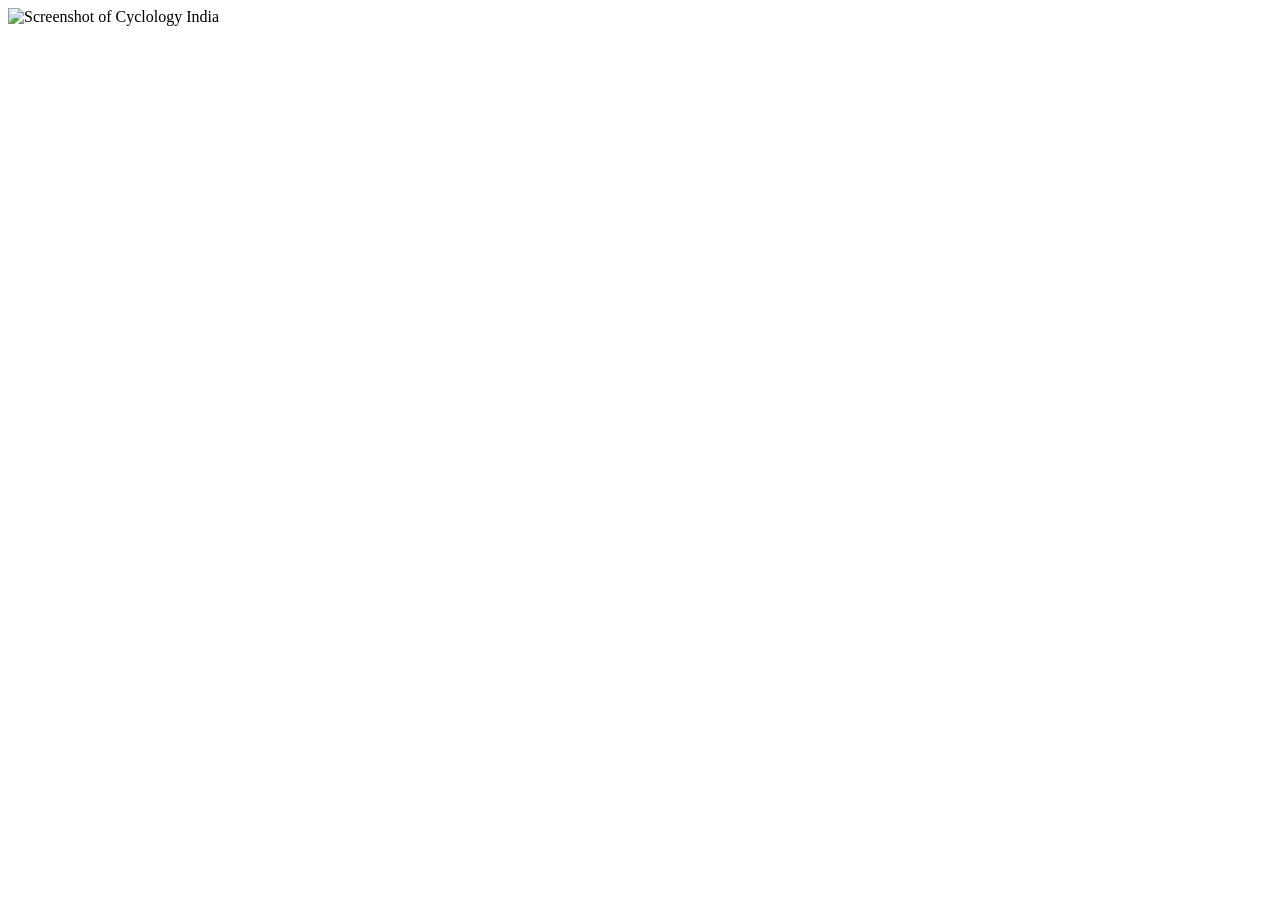
==== index.html @ 7ffa689f "Trial" ====
<!DOCTYPE html>
<html lang="en">
<head>
    <meta charset="UTF-8">
    <meta name="viewport" content="width=device-width, initial-scale=1.0">
    <title>SKA97 - My Portfolio</title>
</head>
<body>
    <img src="<?php echo $outputFile; ?>" alt="Screenshot of Cyclology India">
</body>
</html>
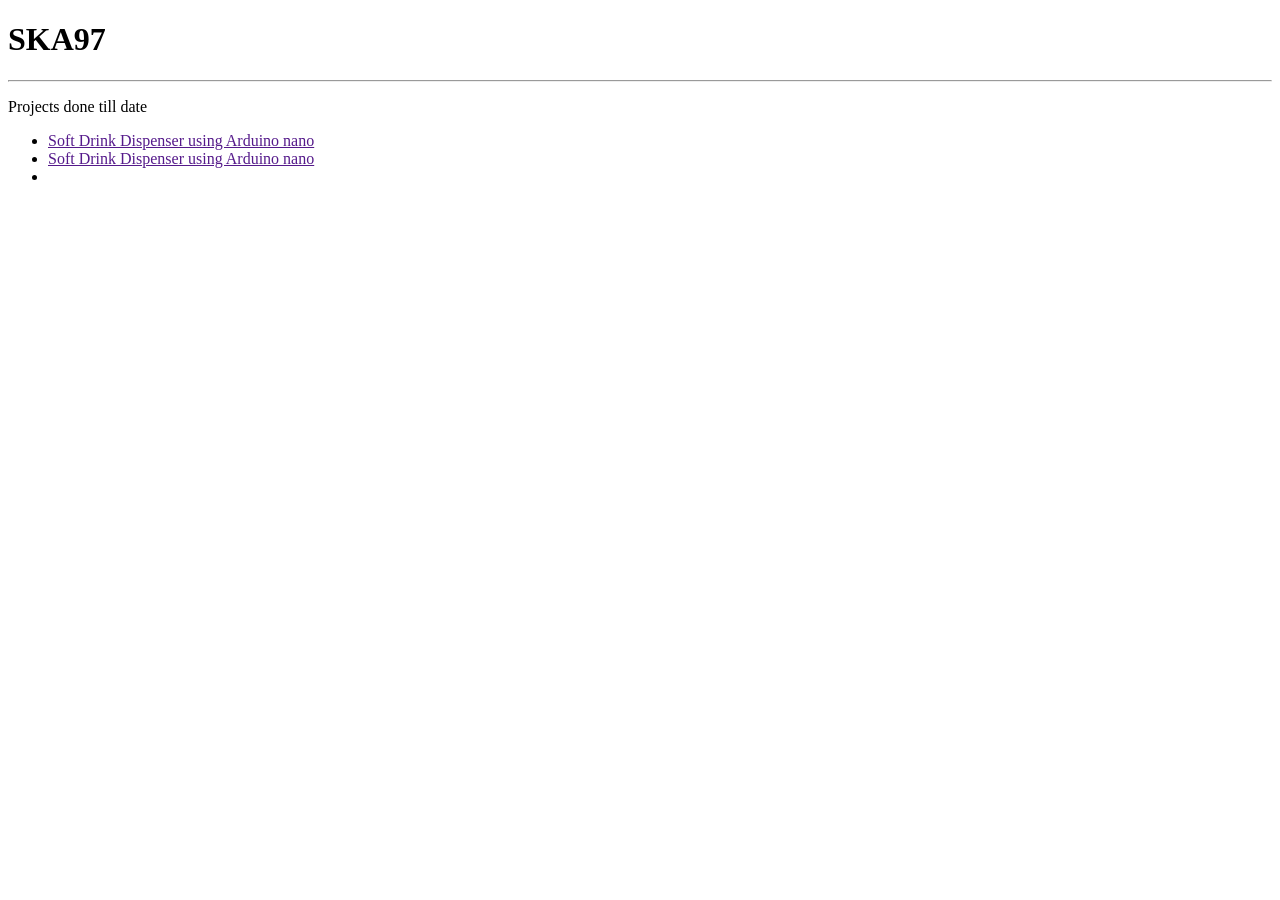
==== commit 6fe8e077: "HTML basic structure done" ====
--- a/index.html
+++ b/index.html
@@ -6,6 +6,23 @@
     <title>SKA97 - My Portfolio</title>
 </head>
 <body>
-    <img src="<?php echo $outputFile; ?>" alt="Screenshot of Cyclology India">
+    <h1>SKA97</h1>
+    <hr>
+    <p>
+        Projects done till date
+        <ul>
+            <li>
+                <a href="">Soft Drink Dispenser using Arduino nano</a>
+                <img src="">
+            </li>
+            <li>
+                <a href="">Soft Drink Dispenser using Arduino nano</a>
+        <img src="">
+            </li>
+            <li>
+                
+            </li>
+        </ul>
+    </p>
 </body>
 </html>
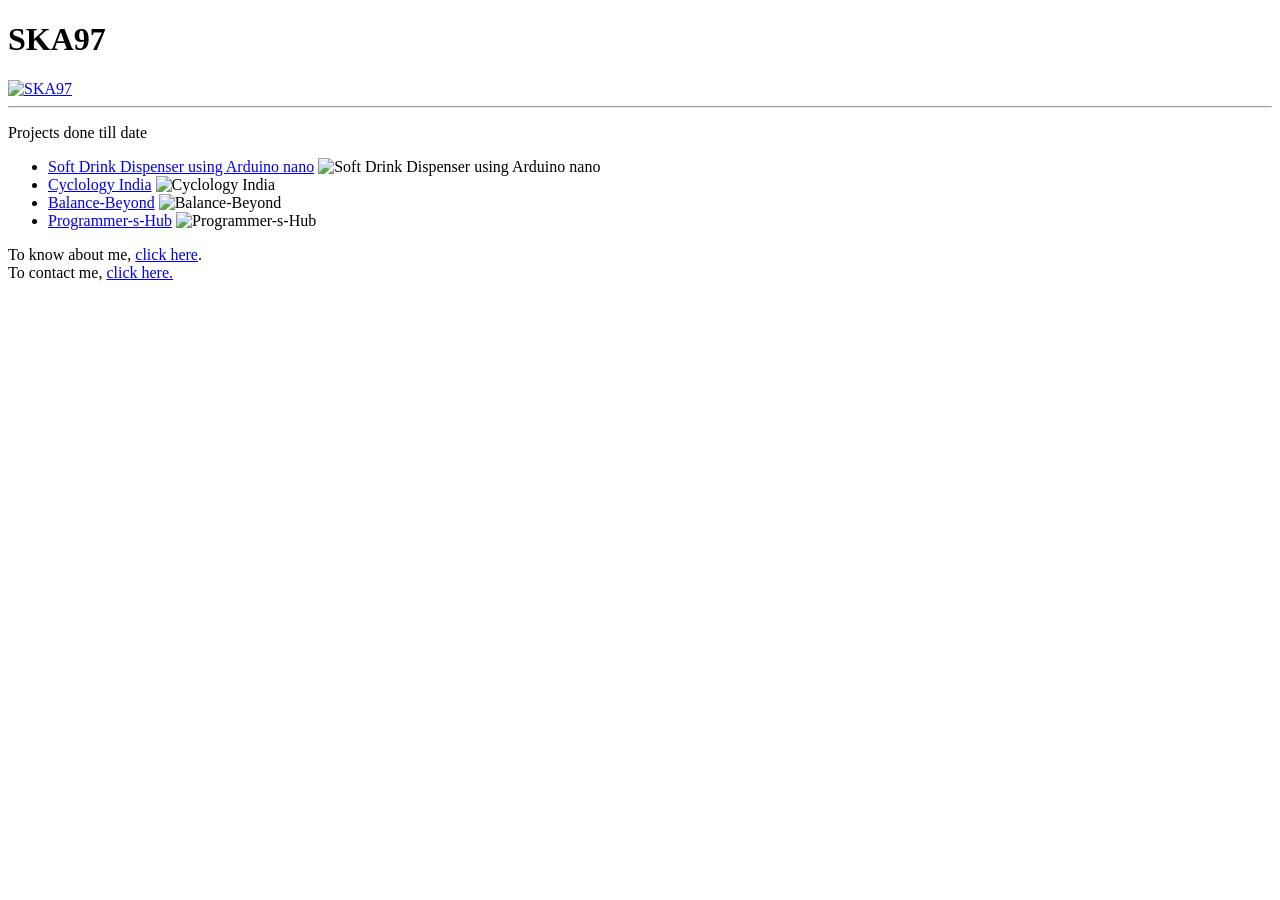
==== commit 510cb362: "HTML Structure done" ====
--- a/index.html
+++ b/index.html
@@ -1,28 +1,42 @@
 <!DOCTYPE html>
 <html lang="en">
+
 <head>
     <meta charset="UTF-8">
     <meta name="viewport" content="width=device-width, initial-scale=1.0">
     <title>SKA97 - My Portfolio</title>
 </head>
+
 <body>
     <h1>SKA97</h1>
+    <a href="index.html"><img src="" alt="SKA97"></a>
     <hr>
     <p>
         Projects done till date
-        <ul>
-            <li>
-                <a href="">Soft Drink Dispenser using Arduino nano</a>
-                <img src="">
-            </li>
-            <li>
-                <a href="">Soft Drink Dispenser using Arduino nano</a>
-        <img src="">
-            </li>
-            <li>
-                
-            </li>
-        </ul>
+    <ul>
+        <li>
+            <a href="https://github.com/SMARTSKA97/SoftDrink-Dispenser-Using-8085">Soft Drink Dispenser using Arduino
+                nano</a>
+            <img src="" alt="Soft Drink Dispenser using Arduino nano">
+        </li>
+        <li>
+            <a href="https://smartska97.github.io/Cyclology-India/">Cyclology India</a>
+            <img src="" alt="Cyclology India">
+        </li>
+        <li>
+            <a href="https://smartska97.github.io/Balance-Beyond/">Balance-Beyond</a>
+            <img src="" alt="Balance-Beyond">
+        </li>
+        <li>
+            <a href="https://smartska97.github.io/Programmer-s-Hub/">Programmer-s-Hub</a>
+            <img src="" alt="Programmer-s-Hub">
+        </li>
+    </ul>
+    </p>
+    <p>
+        To know about me, <a href="./Pages/about.html">click here</a>.<br>
+        To contact me, <a href="./Pages/contact.html">click here.</a><br>
     </p>
 </body>
+
 </html>
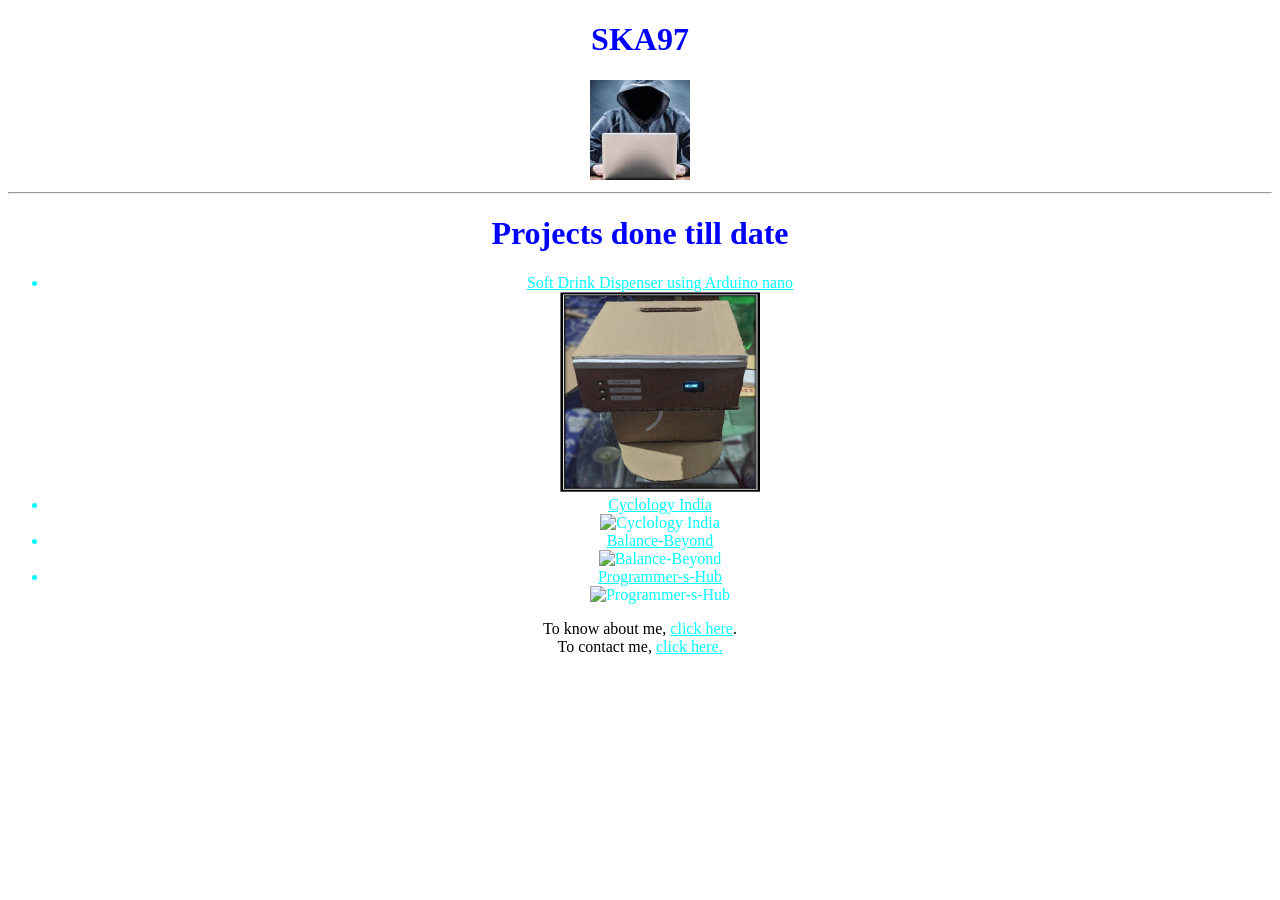
==== commit 99e2937d: "Initial CSS + Html major code done" ====
--- a/index.html
+++ b/index.html
@@ -4,36 +4,39 @@
 <head>
     <meta charset="UTF-8">
     <meta name="viewport" content="width=device-width, initial-scale=1.0">
+    <link rel="stylesheet" href="./CSS/styles.css">
     <title>SKA97 - My Portfolio</title>
 </head>
 
 <body>
     <h1>SKA97</h1>
-    <a href="index.html"><img src="" alt="SKA97"></a>
+    <a href="index.html"><img class="pic" id="logo" src="./Images/logo.png" alt="SKA97"></a>
     <hr>
     <p>
-        Projects done till date
-    <ul>
+        <h1>Projects done till date</h1>
+    <ul class="list">
         <li>
-            <a href="https://github.com/SMARTSKA97/SoftDrink-Dispenser-Using-8085">Soft Drink Dispenser using Arduino
-                nano</a>
-            <img src="" alt="Soft Drink Dispenser using Arduino nano">
+            <a href="https://github.com/SMARTSKA97/SoftDrink-Dispenser-Using-Arduino-Nano">Soft Drink Dispenser using
+                Arduino
+                nano</a><br />
+            <img class="pic" src="./Images/Soft-Drink-Dispenser-Using-Arduino-Nano.bmp"
+                alt="Soft Drink Dispenser using Arduino nano"><br />
         </li>
         <li>
-            <a href="https://smartska97.github.io/Cyclology-India/">Cyclology India</a>
-            <img src="" alt="Cyclology India">
+            <a href="https://smartska97.github.io/Cyclology-India/">Cyclology India</a><br />
+            <img class="pic" src="./Images/Cyclology-India.bmp" alt="Cyclology India"><br />
         </li>
         <li>
-            <a href="https://smartska97.github.io/Balance-Beyond/">Balance-Beyond</a>
-            <img src="" alt="Balance-Beyond">
+            <a href="https://smartska97.github.io/Balance-Beyond/">Balance-Beyond</a><br />
+            <img class="pic" src="./Images/Balance-Beyond.bmp" alt="Balance-Beyond"><br />
         </li>
         <li>
-            <a href="https://smartska97.github.io/Programmer-s-Hub/">Programmer-s-Hub</a>
-            <img src="" alt="Programmer-s-Hub">
+            <a href="https://smartska97.github.io/Programmer-s-Hub/">Programmer-s-Hub</a><br />
+            <img class="pic" src="./Images/Programmer-s-Hub.bmp" alt="Programmer-s-Hub"><br />
         </li>
     </ul>
     </p>
-    <p>
+    <p class="before">
         To know about me, <a href="./Pages/about.html">click here</a>.<br>
         To contact me, <a href="./Pages/contact.html">click here.</a><br>
     </p>
--- a/CSS/styles.css
+++ b/CSS/styles.css
@@ -0,0 +1,27 @@
+*
+{
+    text-align: center;
+    color: aqua;
+}
+
+h1
+{
+    color:blue;
+}
+
+.pic
+{
+    height: 200px;
+    width: 200px;
+}
+
+.before
+{
+    color: black;
+}
+
+#logo
+{
+    height: 100px;
+    width: 100px;
+}
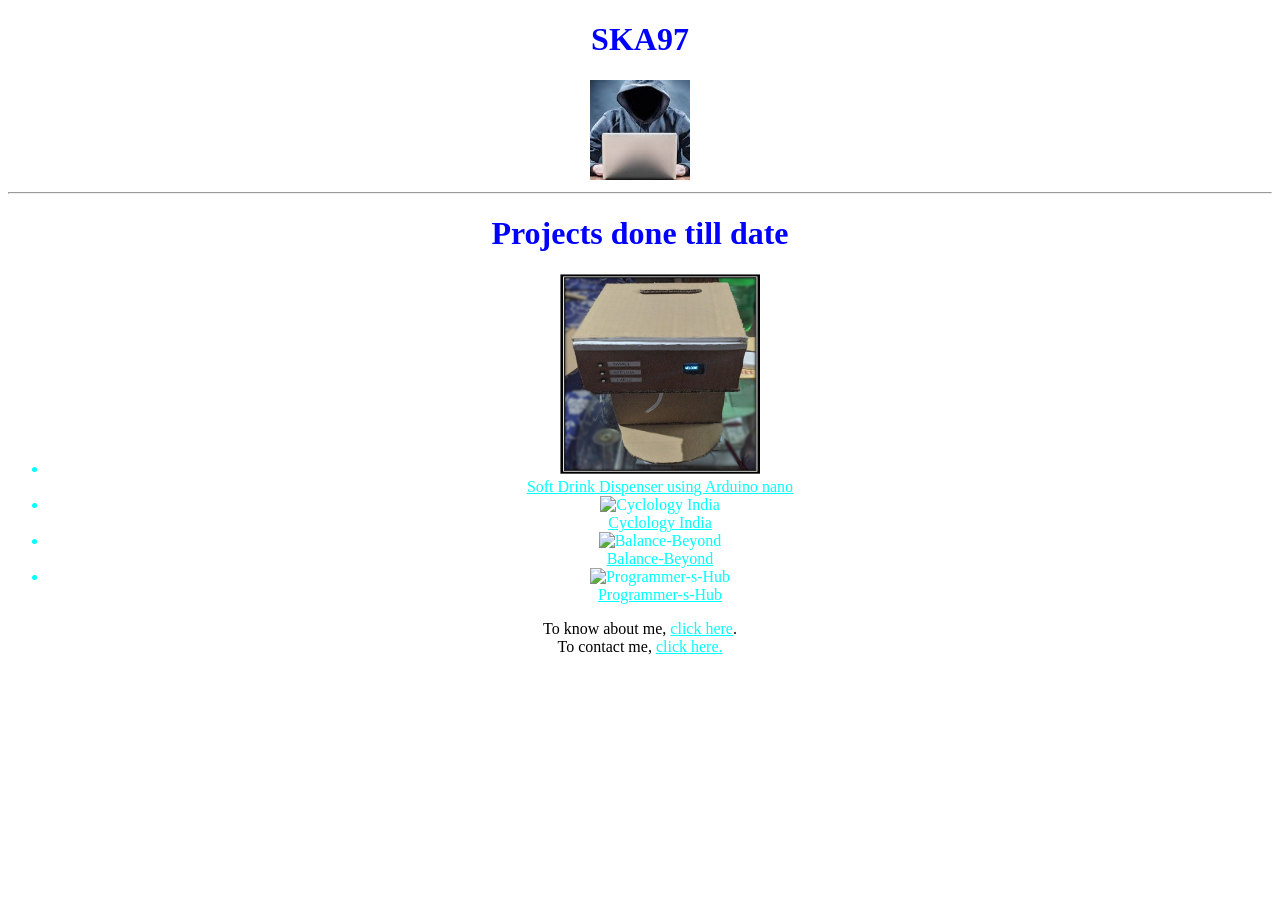
==== commit 46483b18: "just nothing." ====
--- a/index.html
+++ b/index.html
@@ -16,23 +16,27 @@
         <h1>Projects done till date</h1>
     <ul class="list">
         <li>
-            <a href="https://github.com/SMARTSKA97/SoftDrink-Dispenser-Using-Arduino-Nano">Soft Drink Dispenser using
+            <img class="pic" src="./Images/Soft-Drink-Dispenser-Using-Arduino-Nano.bmp"
+                alt="Soft Drink Dispenser using Arduino nano"><br />
+                <a href="https://github.com/SMARTSKA97/SoftDrink-Dispenser-Using-Arduino-Nano">Soft Drink Dispenser using
                 Arduino
                 nano</a><br />
-            <img class="pic" src="./Images/Soft-Drink-Dispenser-Using-Arduino-Nano.bmp"
-                alt="Soft Drink Dispenser using Arduino nano"><br />
+            
         </li>
         <li>
+            <img class="pic" src="./Images/Cyclology-India.bmp" alt="Cyclology India"><br />
             <a href="https://smartska97.github.io/Cyclology-India/">Cyclology India</a><br />
-            <img class="pic" src="./Images/Cyclology-India.bmp" alt="Cyclology India"><br />
+            
         </li>
         <li>
+            <img class="pic" src="./Images/Balance-Beyond.bmp" alt="Balance-Beyond"><br />
             <a href="https://smartska97.github.io/Balance-Beyond/">Balance-Beyond</a><br />
-            <img class="pic" src="./Images/Balance-Beyond.bmp" alt="Balance-Beyond"><br />
+            
         </li>
         <li>
+            <img class="pic" src="./Images/Programmer-s-Hub.bmp" alt="Programmer-s-Hub"><br />
             <a href="https://smartska97.github.io/Programmer-s-Hub/">Programmer-s-Hub</a><br />
-            <img class="pic" src="./Images/Programmer-s-Hub.bmp" alt="Programmer-s-Hub"><br />
+            
         </li>
     </ul>
     </p>
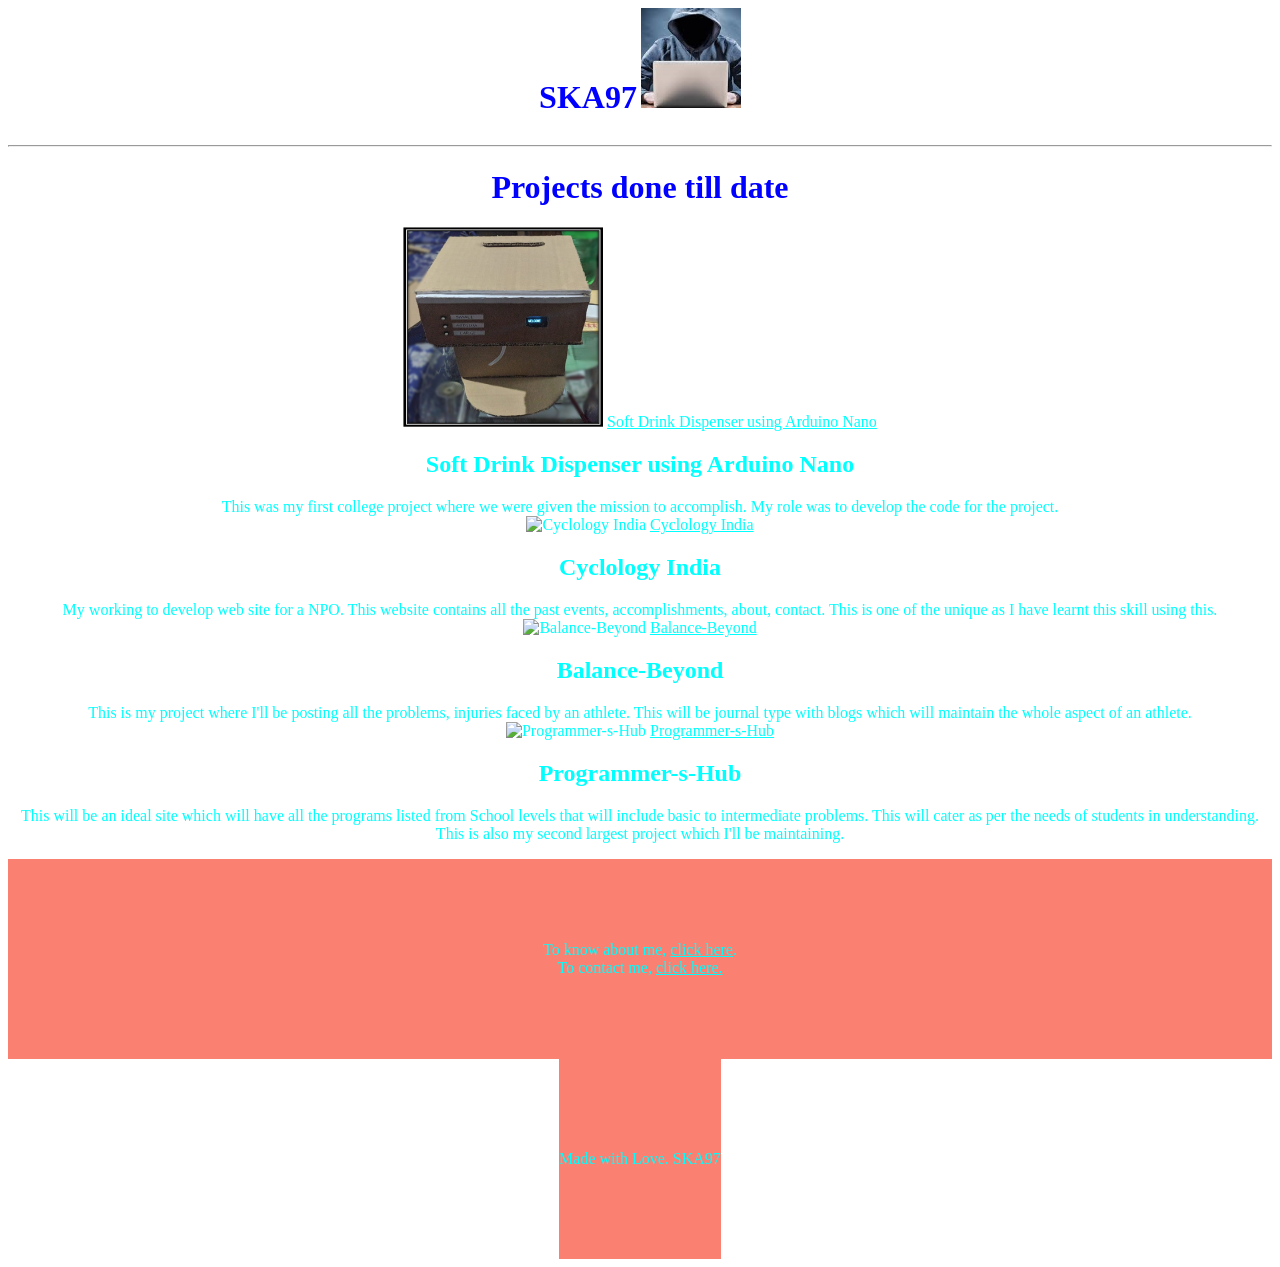
==== commit fba67176: "initial CSS makeover" ====
--- a/index.html
+++ b/index.html
@@ -9,41 +9,61 @@
 </head>
 
 <body>
-    <h1>SKA97</h1>
-    <a href="index.html"><img class="pic" id="logo" src="./Images/logo.png" alt="SKA97"></a>
+    <div>
+        <h1>SKA97</h1>
+        <a href="index.html"><img class="pic" id="logo" src="./Images/logo.png" alt="SKA97"></a>
+    </div>
     <hr>
     <p>
-        <h1>Projects done till date</h1>
-    <ul class="list">
-        <li>
+    <h1>Projects done till date</h1>
+    <div class="list">
+        <div class="soft">
             <img class="pic" src="./Images/Soft-Drink-Dispenser-Using-Arduino-Nano.bmp"
-                alt="Soft Drink Dispenser using Arduino nano"><br />
-                <a href="https://github.com/SMARTSKA97/SoftDrink-Dispenser-Using-Arduino-Nano">Soft Drink Dispenser using
-                Arduino
-                nano</a><br />
-            
-        </li>
-        <li>
-            <img class="pic" src="./Images/Cyclology-India.bmp" alt="Cyclology India"><br />
-            <a href="https://smartska97.github.io/Cyclology-India/">Cyclology India</a><br />
-            
-        </li>
-        <li>
-            <img class="pic" src="./Images/Balance-Beyond.bmp" alt="Balance-Beyond"><br />
-            <a href="https://smartska97.github.io/Balance-Beyond/">Balance-Beyond</a><br />
-            
-        </li>
-        <li>
-            <img class="pic" src="./Images/Programmer-s-Hub.bmp" alt="Programmer-s-Hub"><br />
-            <a href="https://smartska97.github.io/Programmer-s-Hub/">Programmer-s-Hub</a><br />
-            
-        </li>
-    </ul>
+                alt="Soft Drink Dispenser using Arduino nano">
+            <a href="https://github.com/SMARTSKA97/SoftDrink-Dispenser-Using-Arduino-Nano">Soft Drink Dispenser using
+                Arduino Nano</a>
+            <h2>Soft Drink Dispenser using Arduino Nano</h2>
+            This was my first college project where we were given the mission to accomplish.
+            My role was to develop the code for the project.
+        </div>
+
+        <div class="cyclology">
+            <img class="pic" src="./Images/Cyclology-India.bmp" alt="Cyclology India">
+            <a href="https://smartska97.github.io/Cyclology-India/">Cyclology India</a>
+            <h2>Cyclology India</h2>
+            My working to develop web site for a NPO. This website contains all the past events, accomplishments,
+            about, contact. This is one of the unique as I have learnt this skill using this.
+        </div>
+
+        <div class="BB">
+            <img class="pic" src="./Images/Balance-Beyond.bmp" alt="Balance-Beyond">
+            <a href="https://smartska97.github.io/Balance-Beyond/">Balance-Beyond</a>
+            <h2>Balance-Beyond</h2>
+            This is my project where I'll be posting all the problems, injuries faced by an athlete.
+            This will be journal type with blogs which will maintain the whole aspect of an athlete.
+        </div>
+
+        <div class="Programmer">
+            <img class="pic" src="./Images/Programmer-s-Hub.bmp" alt="Programmer-s-Hub">
+            <a href="https://smartska97.github.io/Programmer-s-Hub/">Programmer-s-Hub</a>
+            <h2>Programmer-s-Hub</h2>
+            This will be an ideal site which will have all the programs listed from School levels that will include basic to intermediate problems.
+            This will cater as per the needs of students in understanding. This is also my second largest project which I'll be maintaining.
+        </div>
+
+    </div>
     </p>
-    <p class="before">
-        To know about me, <a href="./Pages/about.html">click here</a>.<br>
-        To contact me, <a href="./Pages/contact.html">click here.</a><br>
-    </p>
+    <div class="endnote">
+        <p>
+            To know about me, <a href="./Pages/about.html">click here</a>.<br>
+            To contact me, <a href="./Pages/contact.html">click here.</a><br>
+        </p>
+    </div>
+    <div>
+        <footer>
+            Made with Love. SKA97
+        </footer>
+    </div>
 </body>
 
 </html>
--- a/CSS/styles.css
+++ b/CSS/styles.css
@@ -3,6 +3,17 @@
     text-align: center;
     color: aqua;
 }
+
+div
+{
+    display: inline-block;
+}
+
+div > h1
+{
+    display: inline-block;
+}
+
 
 h1
 {
@@ -24,4 +35,28 @@
 {
     height: 100px;
     width: 100px;
-}+}
+
+div > footer
+{
+    height:200px;
+    width: 100%;
+    background-color: salmon;
+    clear: both;
+    align-content: center;
+}
+
+.endnote
+{
+    height:200px;
+    width: 100%;
+    background-color: salmon;
+    clear: both;
+    align-content: center;
+}
+
+div > soft
+{
+    float:left;
+}
+
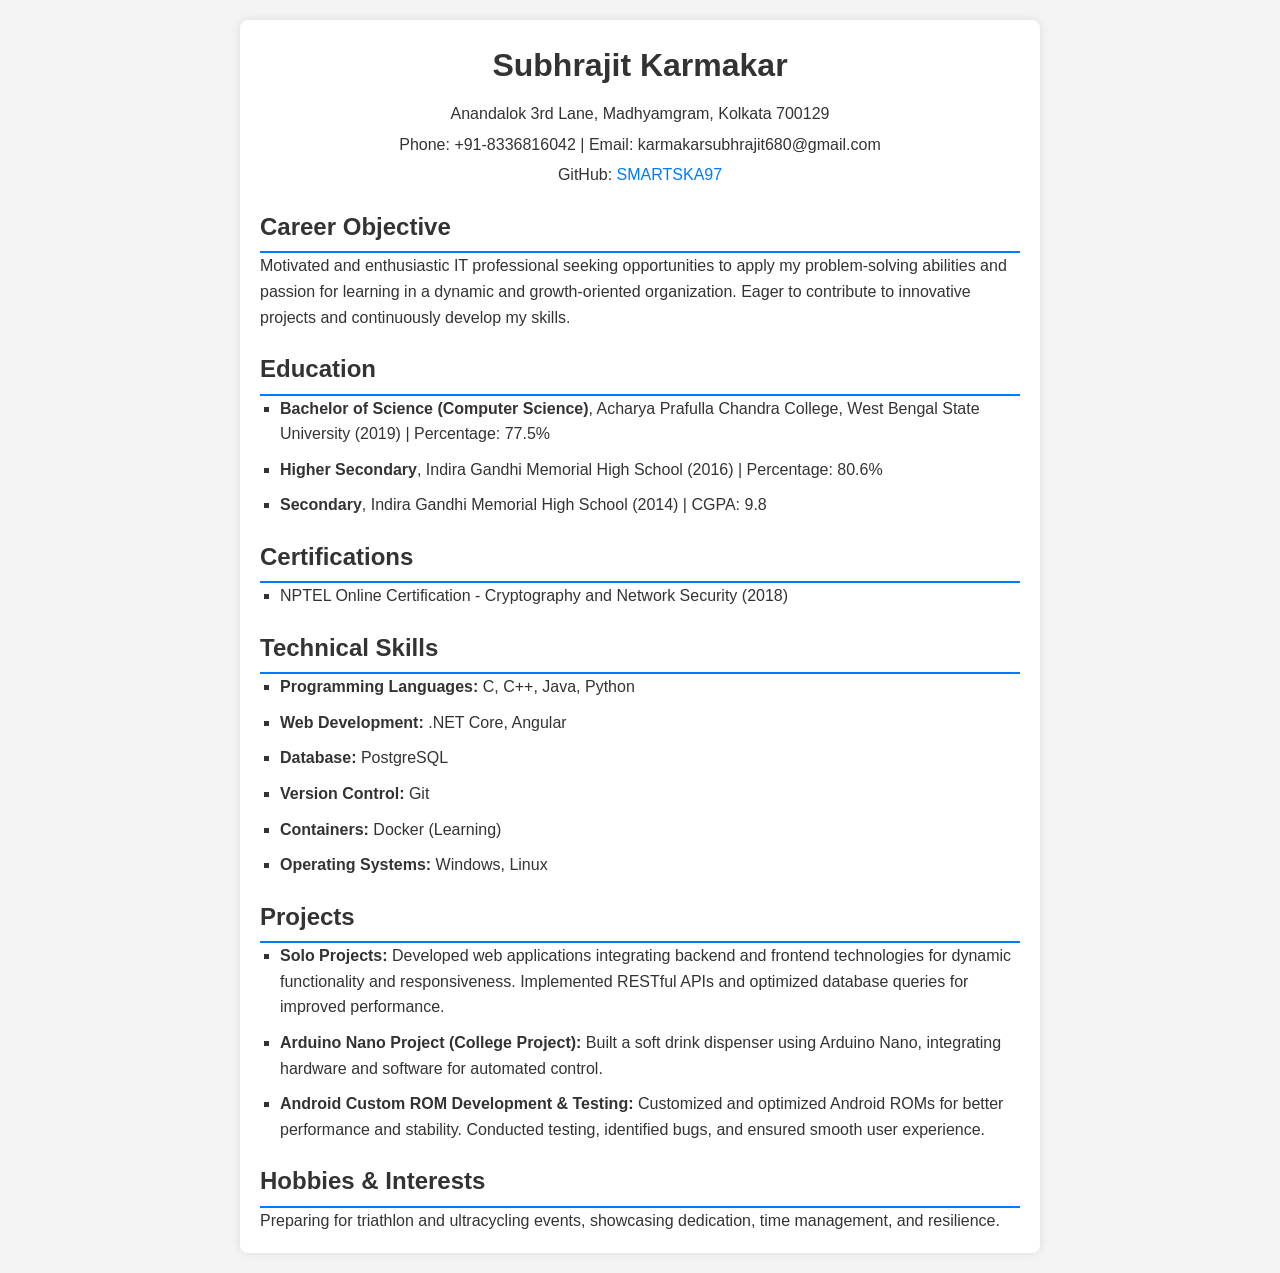
==== commit ead9f7be: "Created basic single page portfolio" ====
--- a/index.html
+++ b/index.html
@@ -1,69 +1,69 @@
 <!DOCTYPE html>
 <html lang="en">
-
 <head>
     <meta charset="UTF-8">
     <meta name="viewport" content="width=device-width, initial-scale=1.0">
+    <meta http-equiv="X-UA-Compatible" content="ie=edge">
+    <title>Subhrajit Karmakar - CV</title>
     <link rel="stylesheet" href="./CSS/styles.css">
-    <title>SKA97 - My Portfolio</title>
 </head>
+<body>
+    <div class="container">
+        <header>
+            <h1>Subhrajit Karmakar</h1>
+            <p>Anandalok 3rd Lane, Madhyamgram, Kolkata 700129</p>
+            <p>Phone: +91-8336816042 | Email: karmakarsubhrajit680@gmail.com</p>
+            <p>GitHub: <a href="https://github.com/SMARTSKA97">SMARTSKA97</a></p>
+        </header>
 
-<body>
-    <div>
-        <h1>SKA97</h1>
-        <a href="index.html"><img class="pic" id="logo" src="./Images/logo.png" alt="SKA97"></a>
-    </div>
-    <hr>
-    <p>
-    <h1>Projects done till date</h1>
-    <div class="list">
-        <div class="soft">
-            <img class="pic" src="./Images/Soft-Drink-Dispenser-Using-Arduino-Nano.bmp"
-                alt="Soft Drink Dispenser using Arduino nano">
-            <a href="https://github.com/SMARTSKA97/SoftDrink-Dispenser-Using-Arduino-Nano">Soft Drink Dispenser using
-                Arduino Nano</a>
-            <h2>Soft Drink Dispenser using Arduino Nano</h2>
-            This was my first college project where we were given the mission to accomplish.
-            My role was to develop the code for the project.
-        </div>
+        <section>
+            <h2>Career Objective</h2>
+            <p>Motivated and enthusiastic IT professional seeking opportunities to apply my problem-solving abilities 
+                and passion for learning in a dynamic and growth-oriented organization. Eager to contribute to innovative 
+                projects and continuously develop my skills.</p>
+        </section>
 
-        <div class="cyclology">
-            <img class="pic" src="./Images/Cyclology-India.bmp" alt="Cyclology India">
-            <a href="https://smartska97.github.io/Cyclology-India/">Cyclology India</a>
-            <h2>Cyclology India</h2>
-            My working to develop web site for a NPO. This website contains all the past events, accomplishments,
-            about, contact. This is one of the unique as I have learnt this skill using this.
-        </div>
+        <section>
+            <h2>Education</h2>
+            <ul>
+                <li><strong>Bachelor of Science (Computer Science)</strong>, Acharya Prafulla Chandra College, West Bengal State University (2019) | Percentage: 77.5%</li>
+                <li><strong>Higher Secondary</strong>, Indira Gandhi Memorial High School (2016) | Percentage: 80.6%</li>
+                <li><strong>Secondary</strong>, Indira Gandhi Memorial High School (2014) | CGPA: 9.8</li>
+            </ul>
+        </section>
 
-        <div class="BB">
-            <img class="pic" src="./Images/Balance-Beyond.bmp" alt="Balance-Beyond">
-            <a href="https://smartska97.github.io/Balance-Beyond/">Balance-Beyond</a>
-            <h2>Balance-Beyond</h2>
-            This is my project where I'll be posting all the problems, injuries faced by an athlete.
-            This will be journal type with blogs which will maintain the whole aspect of an athlete.
-        </div>
+        <section>
+            <h2>Certifications</h2>
+            <ul>
+                <li>NPTEL Online Certification - Cryptography and Network Security (2018)</li>
+            </ul>
+        </section>
 
-        <div class="Programmer">
-            <img class="pic" src="./Images/Programmer-s-Hub.bmp" alt="Programmer-s-Hub">
-            <a href="https://smartska97.github.io/Programmer-s-Hub/">Programmer-s-Hub</a>
-            <h2>Programmer-s-Hub</h2>
-            This will be an ideal site which will have all the programs listed from School levels that will include basic to intermediate problems.
-            This will cater as per the needs of students in understanding. This is also my second largest project which I'll be maintaining.
-        </div>
+        <section>
+            <h2>Technical Skills</h2>
+            <ul>
+                <li><strong>Programming Languages:</strong> C, C++, Java, Python</li>
+                <li><strong>Web Development:</strong> .NET Core, Angular</li>
+                <li><strong>Database:</strong> PostgreSQL</li>
+                <li><strong>Version Control:</strong> Git</li>
+                <li><strong>Containers:</strong> Docker (Learning)</li>
+                <li><strong>Operating Systems:</strong> Windows, Linux</li>
+            </ul>
+        </section>
 
-    </div>
-    </p>
-    <div class="endnote">
-        <p>
-            To know about me, <a href="./Pages/about.html">click here</a>.<br>
-            To contact me, <a href="./Pages/contact.html">click here.</a><br>
-        </p>
-    </div>
-    <div>
-        <footer>
-            Made with Love. SKA97
-        </footer>
+        <section>
+            <h2>Projects</h2>
+            <ul>
+                <li><strong>Solo Projects:</strong> Developed web applications integrating backend and frontend technologies for dynamic functionality and responsiveness. Implemented RESTful APIs and optimized database queries for improved performance.</li>
+                <li><strong>Arduino Nano Project (College Project):</strong> Built a soft drink dispenser using Arduino Nano, integrating hardware and software for automated control.</li>
+                <li><strong>Android Custom ROM Development & Testing:</strong> Customized and optimized Android ROMs for better performance and stability. Conducted testing, identified bugs, and ensured smooth user experience.</li>
+            </ul>
+        </section>
+
+        <section>
+            <h2>Hobbies & Interests</h2>
+            <p>Preparing for triathlon and ultracycling events, showcasing dedication, time management, and resilience.</p>
+        </section>
     </div>
 </body>
-
-</html>+</html>
--- a/CSS/styles.css
+++ b/CSS/styles.css
@@ -1,62 +1,58 @@
-*
-{
-    text-align: center;
-    color: aqua;
+* {
+    margin: 0;
+    padding: 0;
+    box-sizing: border-box;
 }
 
-div
-{
-    display: inline-block;
+body {
+    font-family: Arial, sans-serif;
+    line-height: 1.6;
+    background-color: #f4f4f4;
+    color: #333;
 }
 
-div > h1
-{
-    display: inline-block;
+.container {
+    max-width: 800px;
+    margin: 20px auto;
+    background: #fff;
+    padding: 20px;
+    border-radius: 8px;
+    box-shadow: 0 0 10px rgba(0, 0, 0, 0.1);
 }
 
-
-h1
-{
-    color:blue;
+header {
+    text-align: center;
+    margin-bottom: 20px;
 }
 
-.pic
-{
-    height: 200px;
-    width: 200px;
+header h1 {
+    margin-bottom: 10px;
 }
 
-.before
-{
-    color: black;
+header p {
+    margin-bottom: 5px;
 }
 
-#logo
-{
-    height: 100px;
-    width: 100px;
+a {
+    color: #007BFF;
+    text-decoration: none;
 }
 
-div > footer
-{
-    height:200px;
-    width: 100%;
-    background-color: salmon;
-    clear: both;
-    align-content: center;
+a:hover {
+    text-decoration: underline;
 }
 
-.endnote
-{
-    height:200px;
-    width: 100%;
-    background-color: salmon;
-    clear: both;
-    align-content: center;
+h2 {
+    margin-top: 20px;
+    border-bottom: 2px solid #007BFF;
+    padding-bottom: 5px;
 }
 
-div > soft
-{
-    float:left;
+ul {
+    list-style-type: square;
+    margin-left: 20px;
 }
 
+ul li {
+    margin-bottom: 10px;
+}
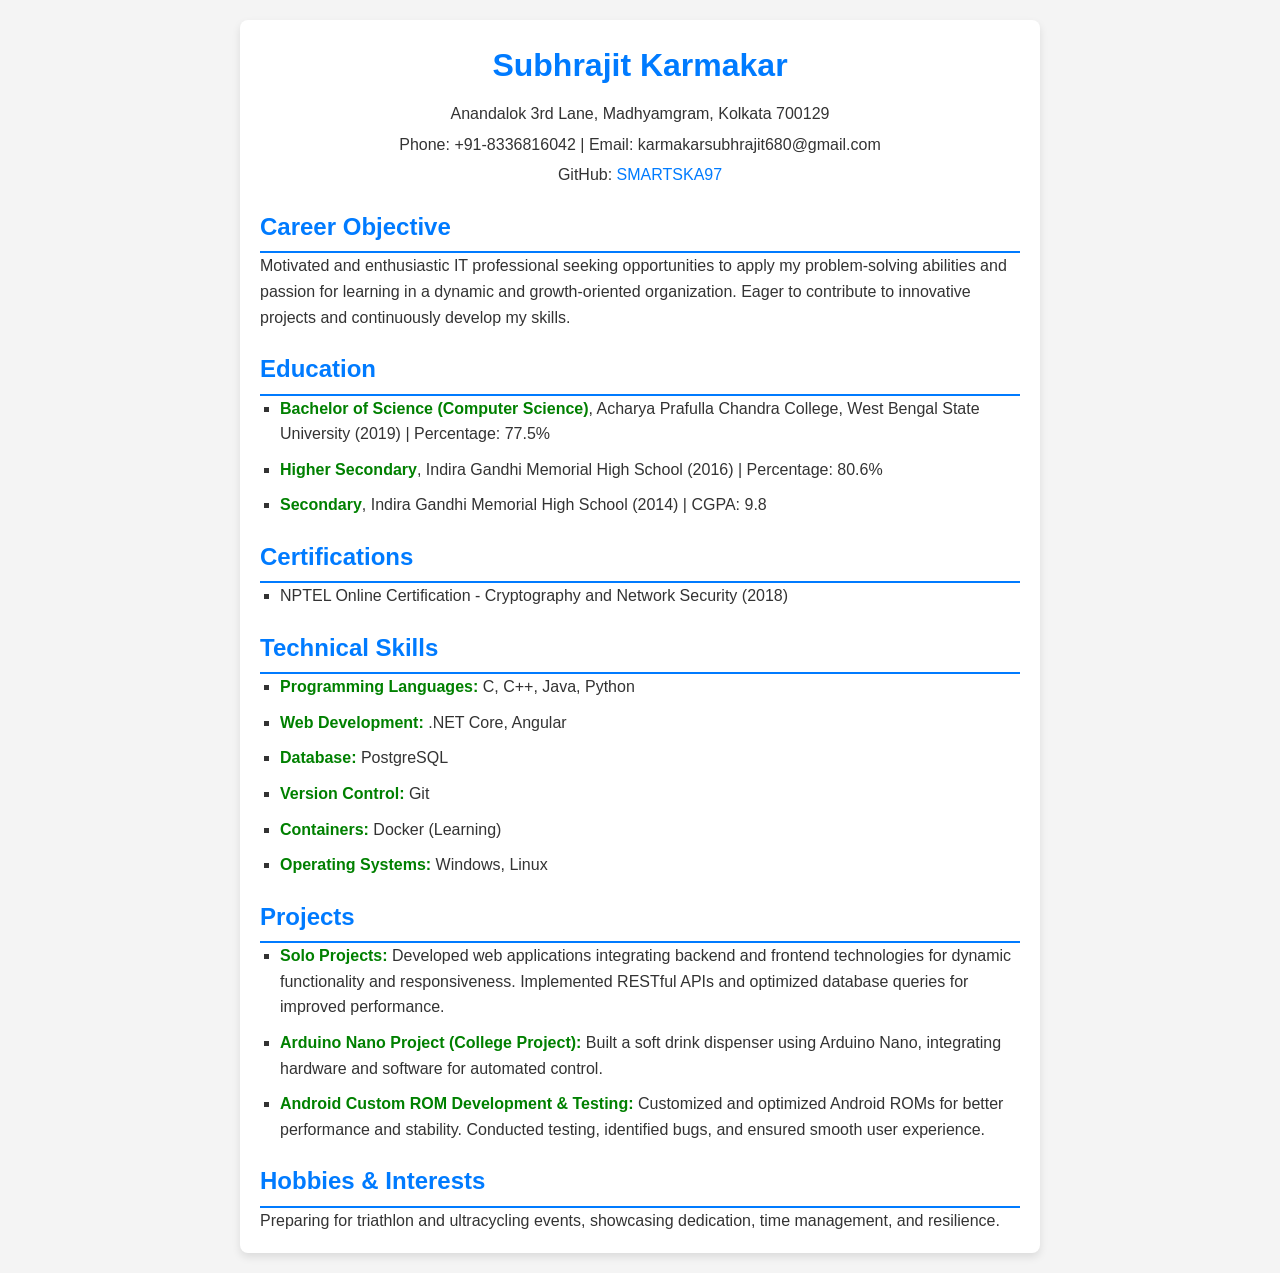
==== commit 205a90d3: "Added responsiveness, some tweaks and inserted favicon" ====
--- a/index.html
+++ b/index.html
@@ -4,7 +4,23 @@
     <meta charset="UTF-8">
     <meta name="viewport" content="width=device-width, initial-scale=1.0">
     <meta http-equiv="X-UA-Compatible" content="ie=edge">
+    <meta name="description" content="Subhrajit Karmakar's CV">
+    <meta name="keywords" content="Subhrajit Karmakar, IT Professional, CV, Resume">
+    <meta name="author" content="Subhrajit Karmakar">
+    
+    <!-- Open Graph Meta Tags for Social Media -->
+    <meta property="og:title" content="Subhrajit Karmakar - IT Professional">
+    <meta property="og:description" content="Subhrajit Karmakar's CV, showcasing skills, education, and projects.">
+    <meta property="og:image" content="favicon.png">
+    <meta property="og:url" content="https://subhrajit-cv.com">
+    <meta name="twitter:card" content="summary_large_image">
+    
     <title>Subhrajit Karmakar - CV</title>
+    
+    <!-- Favicon -->
+    <link rel="icon" href="./favicon.ico" type="image/x-icon">
+
+    <!-- Link to CSS -->
     <link rel="stylesheet" href="./CSS/styles.css">
 </head>
 <body>
@@ -13,17 +29,17 @@
             <h1>Subhrajit Karmakar</h1>
             <p>Anandalok 3rd Lane, Madhyamgram, Kolkata 700129</p>
             <p>Phone: +91-8336816042 | Email: karmakarsubhrajit680@gmail.com</p>
-            <p>GitHub: <a href="https://github.com/SMARTSKA97">SMARTSKA97</a></p>
+            <p>GitHub: <a href="https://github.com/SMARTSKA97" target="_blank">SMARTSKA97</a></p>
         </header>
 
-        <section>
+        <section id="career-objective">
             <h2>Career Objective</h2>
             <p>Motivated and enthusiastic IT professional seeking opportunities to apply my problem-solving abilities 
                 and passion for learning in a dynamic and growth-oriented organization. Eager to contribute to innovative 
                 projects and continuously develop my skills.</p>
         </section>
 
-        <section>
+        <section id="education">
             <h2>Education</h2>
             <ul>
                 <li><strong>Bachelor of Science (Computer Science)</strong>, Acharya Prafulla Chandra College, West Bengal State University (2019) | Percentage: 77.5%</li>
@@ -32,14 +48,14 @@
             </ul>
         </section>
 
-        <section>
+        <section id="certifications">
             <h2>Certifications</h2>
             <ul>
                 <li>NPTEL Online Certification - Cryptography and Network Security (2018)</li>
             </ul>
         </section>
 
-        <section>
+        <section id="skills">
             <h2>Technical Skills</h2>
             <ul>
                 <li><strong>Programming Languages:</strong> C, C++, Java, Python</li>
@@ -51,8 +67,9 @@
             </ul>
         </section>
 
-        <section>
+        <section id="projects">
             <h2>Projects</h2>
+
             <ul>
                 <li><strong>Solo Projects:</strong> Developed web applications integrating backend and frontend technologies for dynamic functionality and responsiveness. Implemented RESTful APIs and optimized database queries for improved performance.</li>
                 <li><strong>Arduino Nano Project (College Project):</strong> Built a soft drink dispenser using Arduino Nano, integrating hardware and software for automated control.</li>
@@ -60,7 +77,7 @@
             </ul>
         </section>
 
-        <section>
+        <section id="hobbies">
             <h2>Hobbies & Interests</h2>
             <p>Preparing for triathlon and ultracycling events, showcasing dedication, time management, and resilience.</p>
         </section>
--- a/CSS/styles.css
+++ b/CSS/styles.css
@@ -1,25 +1,29 @@
+/* Reset styles for consistency */
 * {
     margin: 0;
     padding: 0;
     box-sizing: border-box;
 }
 
+/* Body styling */
 body {
-    font-family: Arial, sans-serif;
+    font-family: 'Segoe UI', Tahoma, Geneva, Verdana, sans-serif;
     line-height: 1.6;
     background-color: #f4f4f4;
     color: #333;
 }
 
+/* Container styling */
 .container {
     max-width: 800px;
     margin: 20px auto;
     background: #fff;
     padding: 20px;
     border-radius: 8px;
-    box-shadow: 0 0 10px rgba(0, 0, 0, 0.1);
+    box-shadow: 0 4px 8px rgba(0, 0, 0, 0.1);
 }
 
+/* Header styling */
 header {
     text-align: center;
     margin-bottom: 20px;
@@ -27,27 +31,31 @@
 
 header h1 {
     margin-bottom: 10px;
+    color: #007BFF;
 }
 
 header p {
     margin-bottom: 5px;
 }
 
-a {
+header a {
     color: #007BFF;
     text-decoration: none;
 }
 
-a:hover {
+header a:hover {
     text-decoration: underline;
 }
 
+/* Section headings */
 h2 {
+    color: #007BFF;
     margin-top: 20px;
     border-bottom: 2px solid #007BFF;
     padding-bottom: 5px;
 }
 
+/* List styling */
 ul {
     list-style-type: square;
     margin-left: 20px;
@@ -56,3 +64,26 @@
 ul li {
     margin-bottom: 10px;
 }
+
+strong {
+    color: green;
+}
+
+/* Responsive layout */
+@media (max-width: 768px) {
+    .container {
+        padding: 10px;
+    }
+
+    header h1 {
+        font-size: 2em;
+    }
+
+    h2 {
+        font-size: 1.5em;
+    }
+
+    ul li {
+        font-size: 1em;
+    }
+}
